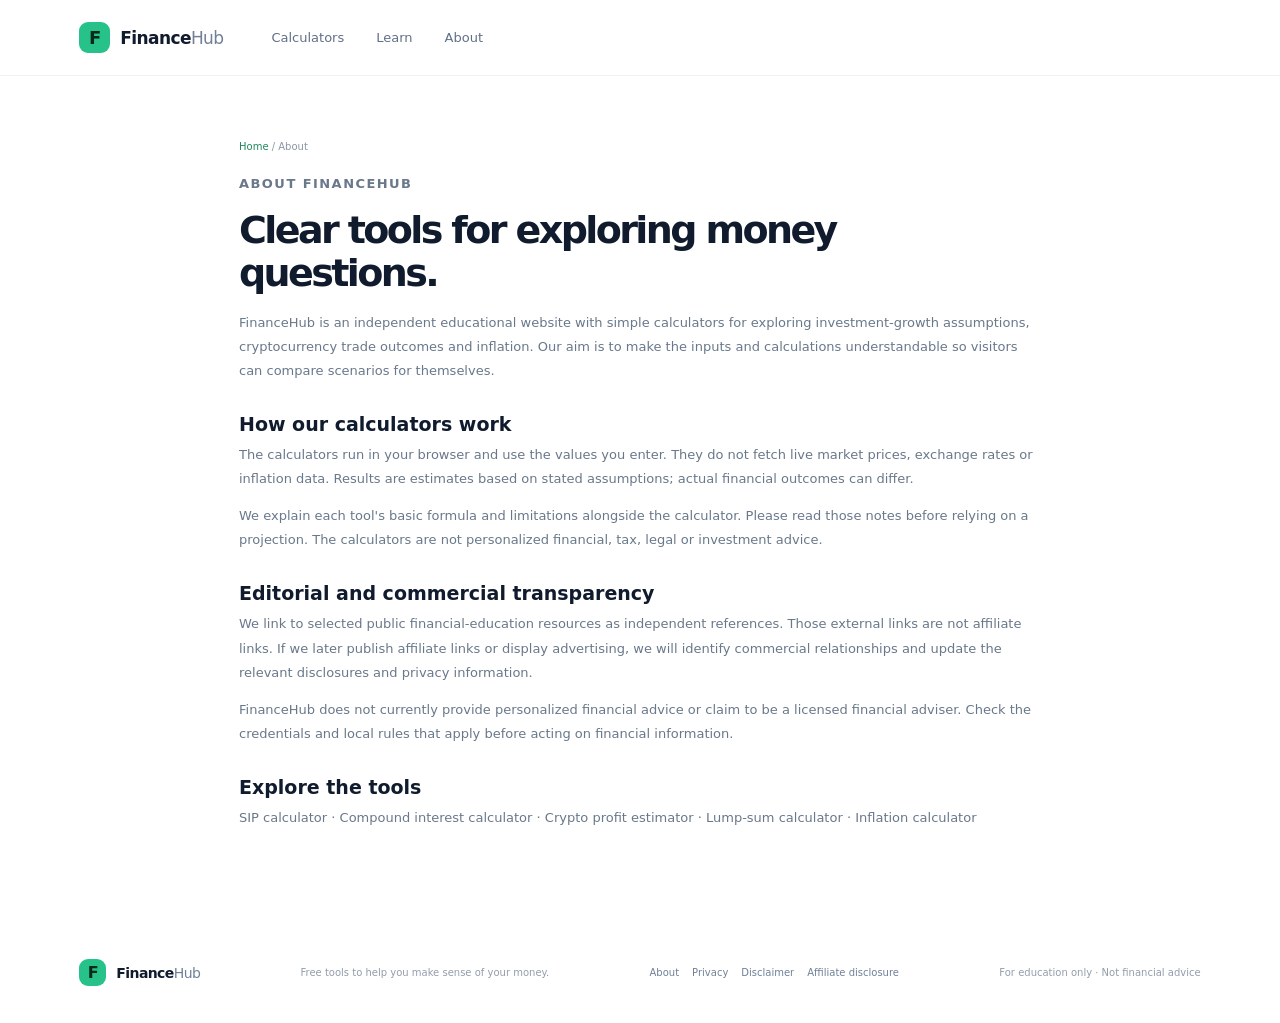
==== about.html @ 3b008bd9 "yes" ====
<!doctype html>
<html lang="en">
  <head>
    <meta charset="utf-8">
    <meta name="viewport" content="width=device-width, initial-scale=1">
    <meta name="description" content="Learn about FinanceHub's free educational finance calculators, transparent assumptions and editorial approach.">
    <meta name="theme-color" content="#101b2d">
    <title>About FinanceHub: Free Finance Calculators</title>
    <link rel="stylesheet" href="styles.css">
  </head>
  <body>
    <header class="topbar"><a class="brand" href="index.html" aria-label="FinanceHub home"><span class="brand-mark" aria-hidden="true">F</span><span>Finance<span class="brand-light">Hub</span></span></a><nav class="top-nav" aria-label="Main navigation"><a href="index.html#calculators">Calculators</a><a href="index.html#learn">Learn</a><a href="about.html" aria-current="page">About</a></nav></header>
    <main class="legal-page">
      <nav class="breadcrumbs" aria-label="Breadcrumb"><a href="index.html">Home</a> / About</nav>
      <p class="eyebrow">ABOUT FINANCEHUB</p>
      <h1>Clear tools for exploring money questions.</h1>
      <p>FinanceHub is an independent educational website with simple calculators for exploring investment-growth assumptions, cryptocurrency trade outcomes and inflation. Our aim is to make the inputs and calculations understandable so visitors can compare scenarios for themselves.</p>
      <h2>How our calculators work</h2>
      <p>The calculators run in your browser and use the values you enter. They do not fetch live market prices, exchange rates or inflation data. Results are estimates based on stated assumptions; actual financial outcomes can differ.</p>
      <p>We explain each tool's basic formula and limitations alongside the calculator. Please read those notes before relying on a projection. The calculators are not personalized financial, tax, legal or investment advice.</p>
      <h2>Editorial and commercial transparency</h2>
      <p>We link to selected public financial-education resources as independent references. Those external links are not affiliate links. If we later publish affiliate links or display advertising, we will identify commercial relationships and update the relevant disclosures and privacy information.</p>
      <p>FinanceHub does not currently provide personalized financial advice or claim to be a licensed financial adviser. Check the credentials and local rules that apply before acting on financial information.</p>
      <h2>Explore the tools</h2>
      <p><a href="sip-calculator.html">SIP calculator</a> · <a href="compound-interest-calculator.html">Compound interest calculator</a> · <a href="crypto-profit-calculator.html">Crypto profit estimator</a> · <a href="lump-sum-calculator.html">Lump-sum calculator</a> · <a href="inflation-calculator.html">Inflation calculator</a></p>
    </main>
    <footer class="footer"><a class="brand" href="index.html"><span class="brand-mark" aria-hidden="true">F</span><span>Finance<span class="brand-light">Hub</span></span></a><p>Free tools to help you make sense of your money.</p><nav class="footer-links" aria-label="Legal and company information"><a href="about.html">About</a><a href="privacy.html">Privacy</a><a href="disclaimer.html">Disclaimer</a><a href="affiliate-disclosure.html">Affiliate disclosure</a></nav><span>For education only · Not financial advice</span></footer>
  </body>
</html>
---- styles.css ----
:root {
  color-scheme: light;
  --navy: #101b2d;
  --ink: #172337;
  --muted: #748094;
  --green: #26c28a;
  --green-dark: #12865c;
  --line: #e8edf1;
  --paper: #f7f9fb;
}

* { box-sizing: border-box; }
html { scroll-behavior: smooth; }
body { margin: 0; color: var(--ink); background: #fff; font-family: system-ui, -apple-system, BlinkMacSystemFont, 'Segoe UI', sans-serif; -webkit-font-smoothing: antialiased; }
button, input, select { font: inherit; }
a { color: inherit; text-decoration: none; }
.topbar { height: 76px; padding: 0 max(6.2vw, 24px); display: flex; align-items: center; border-bottom: 1px solid #eff2f4; gap: 48px; }
.brand { display: inline-flex; align-items: center; gap: 10px; font: 800 17px system-ui, sans-serif; letter-spacing: -.6px; color: var(--navy); white-space: nowrap; }
.brand-mark { width: 31px; height: 31px; display: grid; place-items: center; color: #092919; background: var(--green); border-radius: 9px; font-size: 18px; }
.brand-light { font-weight: 500; color: #718095; }
.top-nav { display: flex; gap: 32px; font-size: 13px; color: #607087; }
.top-nav a:hover, .footer a:hover { color: var(--green-dark); }
.currency-picker { margin-left: auto; display: flex; align-items: center; gap: 10px; color: #8290a1; font-size: 11px; }
.currency-picker select { color: var(--ink); border: 1px solid var(--line); border-radius: 7px; background: #fff; padding: 8px 25px 8px 10px; font-size: 12px; }
.hero { min-height: 446px; padding: 75px max(11vw, 32px) 65px; display: flex; align-items: center; justify-content: space-between; background: #f7faf9; overflow: hidden; }
.hero-copy { max-width: 550px; position: relative; z-index: 1; }
.eyebrow { margin: 0 0 13px; color: #14875d; font-size: 10px; font-weight: 700; letter-spacing: 1.45px; }
.eyebrow-dot { display: inline-block; width: 7px; height: 7px; margin-right: 7px; border-radius: 50%; background: var(--green); }
h1, h2, h3, p { margin-top: 0; }
h1 { margin-bottom: 17px; color: var(--navy); font: 800 clamp(38px, 5vw, 57px)/1.12 system-ui, sans-serif; letter-spacing: -2.6px; }
h1 span { color: #20ad79; }
.hero-text { max-width: 440px; margin-bottom: 25px; color: #738096; font-size: 14px; line-height: 1.8; }
.primary-link { display: inline-flex; align-items: center; gap: 20px; padding: 13px 17px; color: #092919; background: var(--green); border-radius: 7px; font-size: 12px; font-weight: 700; transition: transform .2s, background .2s; }
.primary-link:hover, .calculate-button:hover { transform: translateY(-2px); background: #36d39b; }
.hero-art { width: 360px; height: 275px; position: relative; margin-right: 4%; display: grid; place-items: center; }
.orbit { position: absolute; border: 1px solid #dae9e2; border-radius: 50%; transform: rotate(-22deg); }
.orbit-one { width: 370px; height: 170px; }
.orbit-two { width: 310px; height: 240px; }
.hero-card { z-index: 1; width: 258px; height: 180px; padding: 22px; background: white; border: 1px solid #edf1ef; border-radius: 12px; box-shadow: 0 18px 55px #19332812; }
.hero-card-label { font-size: 8px; font-weight: 700; letter-spacing: 1px; color: #99a4af; }
.hero-chart { height: 93px; display: flex; align-items: end; gap: 10px; padding: 15px 5px 0; border-bottom: 1px solid #edf1ef; }
.hero-chart span { flex: 1; border-radius: 3px 3px 0 0; background: #b7efd9; }
.hero-chart span:nth-child(2n) { background: #27c48a; }
.hero-card-footer { display: flex; justify-content: space-between; margin-top: 11px; color: #83918e; font-size: 10px; }
.trend { color: #16a872; font-size: 18px; }
.floating-tag { z-index: 2; position: absolute; padding: 10px 13px; color: #486254; background: white; border: 1px solid #e8efeb; border-radius: 7px; box-shadow: 0 8px 25px #20332c0d; font-size: 10px; }
.tag-top { top: 25px; right: -9px; }
.tag-bottom { bottom: 18px; left: 8px; }
.calculator-section { padding: 80px max(8vw, 24px) 83px; }
.section-heading { display: flex; align-items: end; justify-content: space-between; margin: 0 auto 28px; max-width: 1110px; }
.section-heading h2, .learn-heading h2 { margin-bottom: 8px; color: var(--navy); font: 700 clamp(24px, 3vw, 31px)/1.25 system-ui, sans-serif; letter-spacing: -.8px; }
.section-description, .learn-heading > p:last-child { margin-bottom: 0; color: #8792a2; font-size: 12px; }
.tool-count { padding-bottom: 5px; color: #173229; font: 700 14px system-ui, sans-serif; }
.tool-count span { color: #a8b1bd; font-weight: 500; }
.calculator-layout { display: grid; grid-template-columns: 250px minmax(0, 1fr); gap: 22px; max-width: 1110px; margin: auto; align-items: start; }
.tool-nav { display: flex; flex-direction: column; gap: 5px; }
.tool-button { width: 100%; min-height: 62px; display: flex; align-items: center; gap: 12px; padding: 10px 12px; border: 1px solid transparent; border-radius: 8px; color: #6f7b8d; background: transparent; text-align: left; cursor: pointer; transition: .18s ease; }
.tool-button:hover { background: #f8faf9; }
.tool-button.active { color: var(--navy); background: #f0faf5; border-color: #d9f2e7; }
.tool-icon { width: 34px; height: 34px; display: grid; flex: 0 0 34px; place-items: center; color: #179768; background: #e6f7ef; border-radius: 8px; font-size: 17px; }
.tool-button > span:nth-child(2) { display: grid; gap: 4px; }
.tool-button strong { font-size: 11px; font-weight: 700; }
.tool-button small { color: #9aa4b1; font-size: 9px; }
.tool-arrow { margin-left: auto; color: #9eaab2; font-size: 13px; opacity: 0; }
.tool-button.active .tool-arrow { opacity: 1; color: #179768; }
.nav-note { display: flex; gap: 10px; margin-top: 13px; padding: 14px 12px; background: #f8fafb; border-radius: 7px; }
.note-icon { color: #19a674; font-size: 14px; }
.nav-note p { margin: 0; color: #929daa; font-size: 9px; line-height: 1.65; }
.calculator-card { padding: 28px; border: 1px solid #e9eef0; border-radius: 11px; box-shadow: 0 7px 24px #17233708; }
.calculator-title { display: flex; align-items: center; justify-content: space-between; gap: 10px; padding-bottom: 19px; border-bottom: 1px solid #edf0f2; }
.calculator-title .eyebrow { margin-bottom: 7px; font-size: 8px; }
.calculator-title h2, .calculator-title h3 { margin: 0 0 5px; color: var(--navy); font: 700 20px system-ui, sans-serif; letter-spacing: -.4px; }
.calculator-title p:last-child { margin-bottom: 0; color: #8792a2; font-size: 10px; }
.calculator-symbol { width: 42px; height: 42px; display: grid; flex: 0 0 42px; place-items: center; color: #159668; background: #eaf8f1; border-radius: 10px; font-size: 21px; }
.input-grid { display: grid; grid-template-columns: repeat(2, minmax(0, 1fr)); gap: 16px 18px; padding: 21px 0 18px; }
.field { display: grid; gap: 7px; }
.field label { color: #5f6b7d; font-size: 10px; font-weight: 600; }
.field input { width: 100%; height: 40px; padding: 0 11px; outline: none; color: var(--ink); border: 1px solid #e6eaee; border-radius: 6px; background: white; font-size: 12px; }
.field input:focus, .currency-picker select:focus { border-color: #49c999; box-shadow: 0 0 0 3px #49c99920; }
.field-hint { color: #9ba5b1; font-size: 9px; }
.calculate-button { width: 100%; display: flex; align-items: center; justify-content: center; gap: 14px; height: 42px; border: 0; border-radius: 6px; color: #073522; background: var(--green); font-size: 11px; font-weight: 700; cursor: pointer; transition: .2s; }
.result-panel { margin-top: 22px; padding: 19px; border-radius: 8px; background: #f5fbf8; }
.result-topline, .chart-heading { display: flex; align-items: center; justify-content: space-between; }
.result-topline { color: #87958e; font-size: 8px; font-weight: 700; letter-spacing: 1px; }
.estimate-badge { padding: 5px 8px; color: #15845a; background: #e1f6ec; border-radius: 12px; font-size: 8px; letter-spacing: 0; }
.result-label { margin: 14px 0 3px; color: #78868a; font-size: 10px; }
.result-value { margin-bottom: 15px; color: #0f3123; font: 800 28px system-ui, sans-serif; letter-spacing: -.8px; overflow-wrap: anywhere; }
.result-breakdown { display: grid; grid-template-columns: repeat(2, 1fr); gap: 10px; }
.breakdown-item { padding: 10px 11px; background: white; border: 1px solid #e8f0ec; border-radius: 6px; }
.breakdown-item span { display: block; margin-bottom: 5px; color: #8b9696; font-size: 9px; }
.breakdown-item strong { color: #34463e; font-size: 12px; font-weight: 700; }
.chart-wrap { margin-top: 19px; padding-top: 15px; border-top: 1px solid #e7efea; }
.chart-heading { color: #607166; font-size: 9px; font-weight: 700; }
.chart-heading span:last-child { color: #98a59e; font-weight: 400; }
.chart { height: 110px; display: flex; align-items: end; gap: 5px; padding: 14px 2px 0; }
.chart-bar { min-width: 4px; flex: 1; position: relative; border-radius: 3px 3px 0 0; background: linear-gradient(180deg, #2bcb91, #a5e9ca); }
.chart-bar:hover::after { content: attr(data-label); position: absolute; left: 50%; bottom: calc(100% + 5px); transform: translateX(-50%); padding: 4px 6px; color: white; background: var(--navy); border-radius: 4px; white-space: nowrap; font-size: 8px; }
.schedule-wrap { overflow-x: auto; }
.schedule-table { width: 100%; border-collapse: collapse; color: #728077; font-size: 9px; text-align: right; }
.schedule-table th, .schedule-table td { padding: 8px 7px; border-bottom: 1px solid #e9f0ec; white-space: nowrap; }
.schedule-table th:first-child, .schedule-table td:first-child { text-align: left; }
.schedule-table th { color: #89968f; font-weight: 600; }
.disclaimer { margin: 12px 0 0; color: #a0a9b2; font-size: 9px; line-height: 1.6; }
.learn-section { padding: 68px max(8vw, 24px) 80px; background: #f8fafb; }
.learn-heading { max-width: 1110px; margin: 0 auto 28px; }
.learn-grid { display: grid; grid-template-columns: repeat(3, minmax(0, 1fr)); gap: 14px; max-width: 1110px; margin: auto; }
.learn-card { min-height: 190px; padding: 21px; background: #fff; border: 1px solid #edf0f2; border-radius: 8px; }
.learn-number { color: #18a675; font-size: 9px; font-weight: 700; letter-spacing: 1px; }
.learn-card h3 { margin: 13px 0 7px; color: #1d2b3c; font: 700 13px system-ui, sans-serif; }
.learn-card p { margin-bottom: 12px; color: #8792a2; font-size: 10px; line-height: 1.75; }
.formula { display: inline-block; padding: 7px 8px; color: #27845f; background: #f1faf5; border-radius: 4px; font-size: 9px; }
.learn-link { display: block; margin-top: 13px; color: #17865d; font-size: 10px; font-weight: 700; }
.learn-link:hover, .resource-links a:hover { color: #0d6041; }
.learn-callout { background: #102033; border-color: #102033; }
.callout-icon { color: var(--green); font-size: 18px; }
.learn-callout h3 { color: white; }
.learn-callout p { color: #a6b1c0; }
.learn-callout a { display: inline-flex; gap: 12px; color: #56d6a5; font-size: 10px; font-weight: 700; }
.resources-section { padding: 0 max(8vw, 24px) 75px; background: #f8fafb; }
.resource-links { display: grid; grid-template-columns: repeat(4, minmax(0, 1fr)); gap: 10px; max-width: 1110px; margin: auto; }
.resource-links a { display: flex; align-items: center; justify-content: space-between; gap: 8px; padding: 14px; color: #516173; background: white; border: 1px solid #edf0f2; border-radius: 7px; font-size: 10px; font-weight: 600; }
.resource-links a span { color: #189b6b; }
.ad-slot { display: flex; min-height: 96px; flex-direction: column; align-items: center; justify-content: center; gap: 7px; color: #9ca8aa; background: #fafcfb; border: 1px dashed #d9e3dd; border-radius: 7px; text-align: center; }
.ad-slot > span { font-size: 9px; font-weight: 700; letter-spacing: 1px; text-transform: uppercase; }
.ad-slot > small { color: #a3ada8; font-size: 9px; }
.ad-banner { max-width: 970px; min-height: 100px; margin: 24px auto 0; }
.ad-in-content { min-height: 90px; margin-top: 18px; }
.ad-sidebar { min-height: 250px; margin-top: 15px; }
.page-main { min-height: 65vh; }
.breadcrumbs { max-width: 1110px; margin: 0 auto 20px; color: #8b96a4; font-size: 10px; }
.breadcrumbs a { color: #20865f; }
.page-intro { padding: 48px max(8vw, 24px) 0; }
.page-intro-inner { max-width: 1110px; margin: auto; }
.page-intro h1 { max-width: 780px; margin-bottom: 11px; font-size: clamp(32px, 4vw, 46px); }
.page-intro .intro-copy { max-width: 760px; margin-bottom: 18px; color: #718096; font-size: 14px; line-height: 1.8; }
.page-main .ad-banner { margin-top: 25px; }
.page-main .calculator-section { padding-top: 38px; }
.guide-section { padding: 30px max(8vw, 24px) 70px; }
.guide-layout { display: grid; grid-template-columns: minmax(0, 1fr) 270px; gap: 26px; max-width: 1110px; margin: auto; align-items: start; }
.guide-article { padding: 27px; border: 1px solid #e9eef0; border-radius: 9px; background: white; }
.guide-article h2 { margin: 24px 0 9px; color: var(--navy); font: 700 20px/1.35 system-ui, sans-serif; letter-spacing: -.3px; }
.guide-article h2:first-child { margin-top: 0; }
.guide-article p, .guide-article li { color: #69788a; font-size: 12px; line-height: 1.85; }
.guide-article ul { padding-left: 20px; }
.guide-aside { display: grid; gap: 12px; }
.related-tools { padding: 17px; border: 1px solid #e9eef0; border-radius: 8px; }
.related-tools h2 { margin: 0 0 12px; color: var(--navy); font: 700 13px system-ui, sans-serif; }
.related-tools a { display: block; padding: 9px 0; color: #398362; border-top: 1px solid #edf0f2; font-size: 10px; }
.guide-faq { margin-top: 26px; }
.guide-faq details { padding: 13px 0; border-top: 1px solid #edf0f2; }
.guide-faq summary { color: #334357; font-size: 12px; font-weight: 700; cursor: pointer; }
.guide-faq details p { margin: 9px 0 0; }
.footer-links { display: flex; flex-wrap: wrap; gap: 13px; }
.footer-links a { color: #718096; font-size: 10px; }
.legal-page { max-width: 850px; min-height: 65vh; margin: auto; padding: 65px 24px 80px; }
.legal-page h1 { font-size: 38px; }
.legal-page h2 { margin: 30px 0 8px; color: var(--navy); font: 700 19px system-ui, sans-serif; }
.legal-page p, .legal-page li { color: #69788a; font-size: 13px; line-height: 1.85; }
.legal-page .updated { color: #94a0ac; font-size: 11px; }
.footer { min-height: 100px; padding: 22px max(6.2vw, 24px); display: flex; align-items: center; justify-content: space-between; gap: 20px; }
.footer .brand { font-size: 14px; }
.footer .brand-mark { width: 27px; height: 27px; font-size: 16px; }
.footer p, .footer > span { margin: 0; color: #929daa; font-size: 10px; }

@media (max-width: 850px) {
  .hero { padding-right: 6vw; padding-left: 7vw; }
  .hero-art { width: 300px; margin-right: 0; transform: scale(.88); }
  .calculator-layout { grid-template-columns: 210px minmax(0, 1fr); gap: 14px; }
  .calculator-card { padding: 22px; }
  .learn-grid { grid-template-columns: repeat(2, minmax(0, 1fr)); }
  .guide-layout { grid-template-columns: minmax(0, 1fr) 220px; gap: 15px; }
  .resource-links { grid-template-columns: repeat(2, minmax(0, 1fr)); }
}
@media (max-width: 640px) {
  .topbar { height: 64px; gap: 10px; padding: 0 18px; }
  .brand { font-size: 15px; }
  .top-nav { gap: 10px; margin-left: auto; font-size: 10px; }
  .top-nav a[href="about.html"] { display: none; }
  .currency-picker { gap: 5px; }
  .currency-picker > span { display: none; }
  .currency-picker select { padding: 6px 14px 6px 5px; font-size: 9px; }
  .hero { min-height: auto; padding: 58px 24px 34px; }
  .hero-art { display: none; }
  h1 { font-size: 42px; }
  .hero-text { font-size: 13px; }
  .calculator-section { padding: 57px 16px 60px; }
  .section-heading { margin-bottom: 19px; }
  .section-heading h2 { max-width: 300px; font-size: 24px; }
  .calculator-layout { grid-template-columns: 1fr; gap: 12px; }
  .tool-nav { display: grid; grid-template-columns: repeat(2, minmax(0, 1fr)); gap: 5px; }
  .tool-button { min-height: 58px; gap: 8px; padding: 8px; }
  .tool-icon { width: 30px; height: 30px; flex-basis: 30px; }
  .tool-button strong { font-size: 9px; }
  .tool-button small { font-size: 8px; }
  .tool-arrow { display: none; }
  .nav-note { grid-column: 1 / -1; margin-top: 4px; }
  .calculator-card { padding: 18px 15px; }
  .calculator-title h2, .calculator-title h3 { font-size: 18px; }
  .input-grid { gap: 13px 10px; }
  .field label { font-size: 9px; }
  .field input { height: 38px; padding: 0 8px; font-size: 11px; }
  .result-panel { padding: 14px; }
  .result-value { font-size: 24px; }
  .learn-section { padding: 53px 17px; }
  .resources-section { padding: 0 17px 53px; }
  .learn-grid { grid-template-columns: 1fr; gap: 10px; }
  .learn-card { min-height: 0; padding: 18px; }
  .resource-links { grid-template-columns: 1fr; }
  .ad-banner { margin-right: 16px; margin-left: 16px; }
  .page-intro { padding: 35px 18px 0; }
  .page-intro h1 { font-size: 34px; letter-spacing: -1.5px; }
  .page-intro .intro-copy { font-size: 12px; }
  .breadcrumbs { margin-bottom: 14px; }
  .page-main .calculator-section { padding: 28px 16px 45px; }
  .guide-section { padding: 15px 16px 50px; }
  .guide-layout { grid-template-columns: 1fr; }
  .guide-article { padding: 19px; }
  .guide-aside { grid-row: 1; }
  .ad-sidebar { min-height: 100px; }
  .legal-page { padding: 45px 20px 60px; }
  .legal-page h1 { font-size: 32px; }
  .footer { flex-wrap: wrap; padding: 22px 18px; }
  .footer p { order: 3; flex-basis: 100%; }
  .footer-links { order: 4; }
}
@media (max-width: 370px) {
  .top-nav { gap: 8px; font-size: 9px; }
  .topbar { gap: 7px; padding: 0 14px; }
  .brand { gap: 5px; font-size: 12px; }
  .brand-mark { width: 27px; height: 27px; }
  .tool-button { gap: 5px; }
}
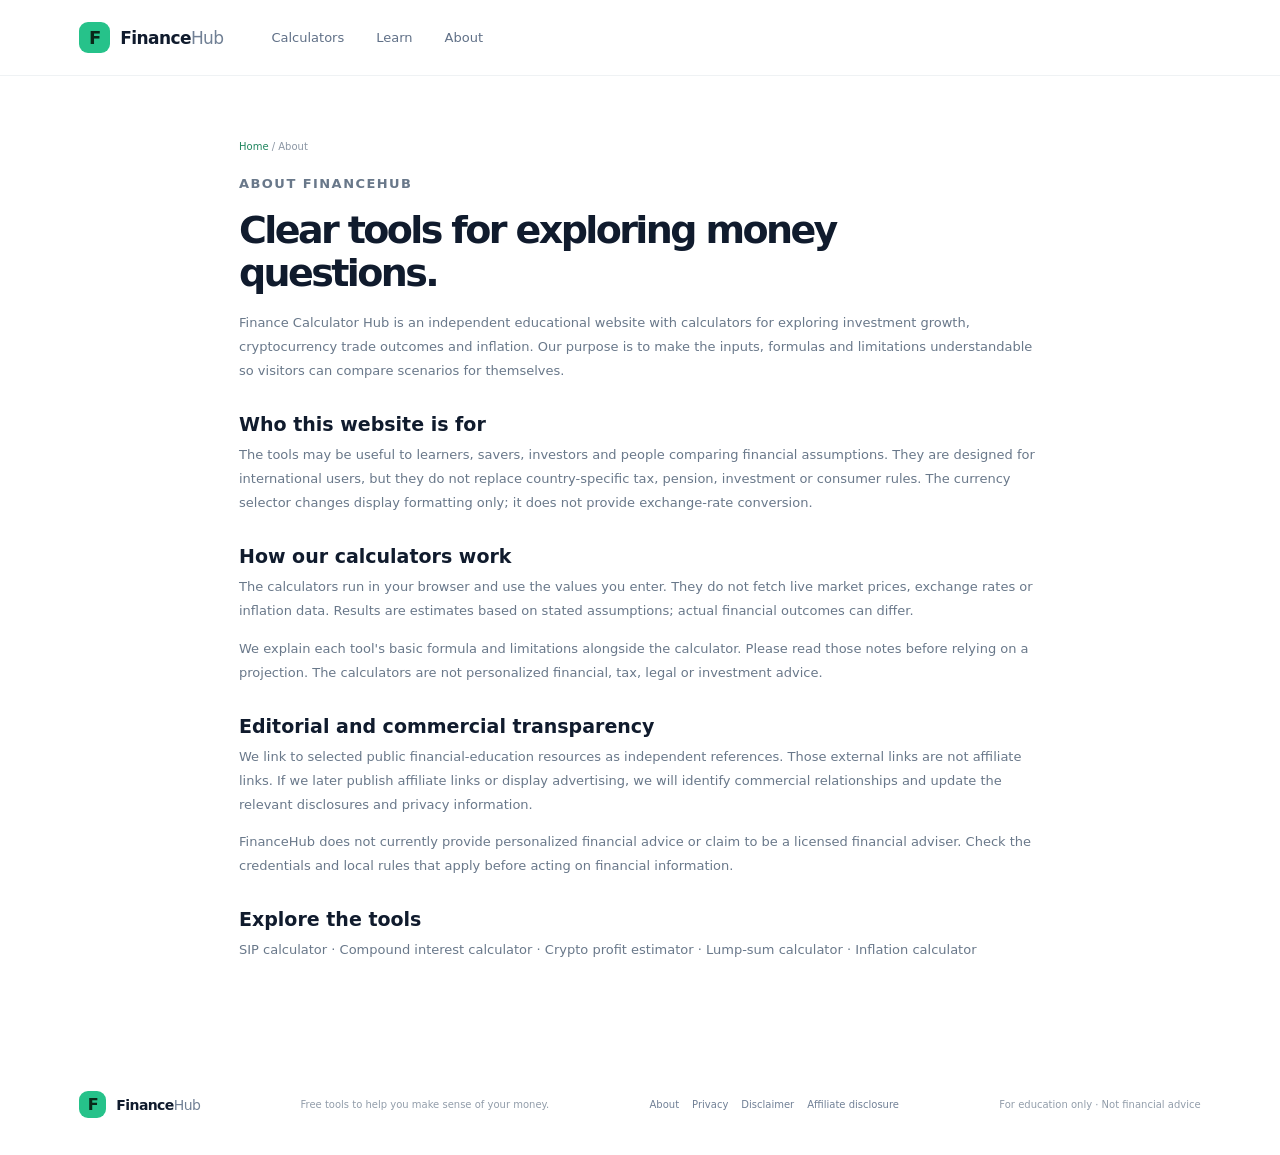
==== commit c6f6f21c: "yes" ====
--- a/about.html
+++ b/about.html
@@ -6,6 +6,7 @@
     <meta name="description" content="Learn about FinanceHub's free educational finance calculators, transparent assumptions and editorial approach.">
     <meta name="theme-color" content="#101b2d">
     <title>About FinanceHub: Free Finance Calculators</title>
+    <link rel="canonical" href="https://msulemanofficial07.github.io/Finance-Calculator-Hub/about.html">
     <link rel="stylesheet" href="styles.css">
   </head>
   <body>
@@ -14,7 +15,9 @@
       <nav class="breadcrumbs" aria-label="Breadcrumb"><a href="index.html">Home</a> / About</nav>
       <p class="eyebrow">ABOUT FINANCEHUB</p>
       <h1>Clear tools for exploring money questions.</h1>
-      <p>FinanceHub is an independent educational website with simple calculators for exploring investment-growth assumptions, cryptocurrency trade outcomes and inflation. Our aim is to make the inputs and calculations understandable so visitors can compare scenarios for themselves.</p>
+      <p>Finance Calculator Hub is an independent educational website with calculators for exploring investment growth, cryptocurrency trade outcomes and inflation. Our purpose is to make the inputs, formulas and limitations understandable so visitors can compare scenarios for themselves.</p>
+      <h2>Who this website is for</h2>
+      <p>The tools may be useful to learners, savers, investors and people comparing financial assumptions. They are designed for international users, but they do not replace country-specific tax, pension, investment or consumer rules. The currency selector changes display formatting only; it does not provide exchange-rate conversion.</p>
       <h2>How our calculators work</h2>
       <p>The calculators run in your browser and use the values you enter. They do not fetch live market prices, exchange rates or inflation data. Results are estimates based on stated assumptions; actual financial outcomes can differ.</p>
       <p>We explain each tool's basic formula and limitations alongside the calculator. Please read those notes before relying on a projection. The calculators are not personalized financial, tax, legal or investment advice.</p>
--- a/styles.css
+++ b/styles.css
@@ -12,6 +12,9 @@
 * { box-sizing: border-box; }
 html { scroll-behavior: smooth; }
 body { margin: 0; color: var(--ink); background: #fff; font-family: system-ui, -apple-system, BlinkMacSystemFont, 'Segoe UI', sans-serif; -webkit-font-smoothing: antialiased; }
+.skip-link { position: fixed; top: 8px; left: 8px; z-index: 1000; transform: translateY(-150%); padding: 10px 14px; color: white; background: var(--navy); border-radius: 6px; }
+.skip-link:focus { transform: translateY(0); }
+:focus-visible { outline: 3px solid #16865d; outline-offset: 3px; }
 button, input, select { font: inherit; }
 a { color: inherit; text-decoration: none; }
 .topbar { height: 76px; padding: 0 max(6.2vw, 24px); display: flex; align-items: center; border-bottom: 1px solid #eff2f4; gap: 48px; }
@@ -31,7 +34,7 @@
 h1 span { color: #20ad79; }
 .hero-text { max-width: 440px; margin-bottom: 25px; color: #738096; font-size: 14px; line-height: 1.8; }
 .primary-link { display: inline-flex; align-items: center; gap: 20px; padding: 13px 17px; color: #092919; background: var(--green); border-radius: 7px; font-size: 12px; font-weight: 700; transition: transform .2s, background .2s; }
-.primary-link:hover, .calculate-button:hover { transform: translateY(-2px); background: #36d39b; }
+.primary-link:hover { transform: translateY(-2px); background: #36d39b; }
 .hero-art { width: 360px; height: 275px; position: relative; margin-right: 4%; display: grid; place-items: center; }
 .orbit { position: absolute; border: 1px solid #dae9e2; border-radius: 50%; transform: rotate(-22deg); }
 .orbit-one { width: 370px; height: 170px; }
@@ -59,8 +62,8 @@
 .tool-button.active { color: var(--navy); background: #f0faf5; border-color: #d9f2e7; }
 .tool-icon { width: 34px; height: 34px; display: grid; flex: 0 0 34px; place-items: center; color: #179768; background: #e6f7ef; border-radius: 8px; font-size: 17px; }
 .tool-button > span:nth-child(2) { display: grid; gap: 4px; }
-.tool-button strong { font-size: 11px; font-weight: 700; }
-.tool-button small { color: #9aa4b1; font-size: 9px; }
+.tool-button strong { font-size: 13px; font-weight: 700; }
+.tool-button small { color: #9aa4b1; font-size: 11px; }
 .tool-arrow { margin-left: auto; color: #9eaab2; font-size: 13px; opacity: 0; }
 .tool-button.active .tool-arrow { opacity: 1; color: #179768; }
 .nav-note { display: flex; gap: 10px; margin-top: 13px; padding: 14px 12px; background: #f8fafb; border-radius: 7px; }
@@ -69,38 +72,34 @@
 .calculator-card { padding: 28px; border: 1px solid #e9eef0; border-radius: 11px; box-shadow: 0 7px 24px #17233708; }
 .calculator-title { display: flex; align-items: center; justify-content: space-between; gap: 10px; padding-bottom: 19px; border-bottom: 1px solid #edf0f2; }
 .calculator-title .eyebrow { margin-bottom: 7px; font-size: 8px; }
-.calculator-title h2, .calculator-title h3 { margin: 0 0 5px; color: var(--navy); font: 700 20px system-ui, sans-serif; letter-spacing: -.4px; }
-.calculator-title p:last-child { margin-bottom: 0; color: #8792a2; font-size: 10px; }
+.calculator-title h2, .calculator-title h3 { margin: 0 0 5px; color: var(--navy); font: 700 22px system-ui, sans-serif; letter-spacing: -.4px; }
+.calculator-title p:last-child { margin-bottom: 0; color: #8792a2; font-size: 13px; }
 .calculator-symbol { width: 42px; height: 42px; display: grid; flex: 0 0 42px; place-items: center; color: #159668; background: #eaf8f1; border-radius: 10px; font-size: 21px; }
 .input-grid { display: grid; grid-template-columns: repeat(2, minmax(0, 1fr)); gap: 16px 18px; padding: 21px 0 18px; }
 .field { display: grid; gap: 7px; }
-.field label { color: #5f6b7d; font-size: 10px; font-weight: 600; }
-.field input { width: 100%; height: 40px; padding: 0 11px; outline: none; color: var(--ink); border: 1px solid #e6eaee; border-radius: 6px; background: white; font-size: 12px; }
+.field label { color: #5f6b7d; font-size: 13px; font-weight: 600; }
+.field input { width: 100%; height: 48px; padding: 0 11px; outline: none; color: var(--ink); border: 1px solid #e6eaee; border-radius: 6px; background: white; font-size: 16px; }
 .field input:focus, .currency-picker select:focus { border-color: #49c999; box-shadow: 0 0 0 3px #49c99920; }
-.field-hint { color: #9ba5b1; font-size: 9px; }
-.calculate-button { width: 100%; display: flex; align-items: center; justify-content: center; gap: 14px; height: 42px; border: 0; border-radius: 6px; color: #073522; background: var(--green); font-size: 11px; font-weight: 700; cursor: pointer; transition: .2s; }
+.field input:invalid { border-color: #d77770; }
+.field-hint { color: #9ba5b1; font-size: 12px; }
+.live-update-note { margin: -3px 0 0; color: #52695d; font-size: 13px; }
+.calculation-assumptions, .currency-note { margin: 10px 0 0; padding: 11px 12px; border-radius: 6px; font-size: 13px; line-height: 1.55; }
+.calculation-assumptions { color: #315744; background: #eff8f3; border-left: 3px solid #26c28a; }
+.currency-note { color: #506176; background: #f4f7fa; }
+.calculator-error { margin: 10px 0 0; color: #b42318; font-size: 13px; }
 .result-panel { margin-top: 22px; padding: 19px; border-radius: 8px; background: #f5fbf8; }
-.result-topline, .chart-heading { display: flex; align-items: center; justify-content: space-between; }
-.result-topline { color: #87958e; font-size: 8px; font-weight: 700; letter-spacing: 1px; }
+.result-panel[hidden] { display: none; }
+.result-topline { display: flex; align-items: center; justify-content: space-between; }
+.result-topline { color: #87958e; font-size: 10px; font-weight: 700; letter-spacing: 1px; }
 .estimate-badge { padding: 5px 8px; color: #15845a; background: #e1f6ec; border-radius: 12px; font-size: 8px; letter-spacing: 0; }
-.result-label { margin: 14px 0 3px; color: #78868a; font-size: 10px; }
-.result-value { margin-bottom: 15px; color: #0f3123; font: 800 28px system-ui, sans-serif; letter-spacing: -.8px; overflow-wrap: anywhere; }
+.result-label { margin: 14px 0 3px; color: #53665b; font-size: 15px; }
+.result-value { margin-bottom: 17px; color: #0f3123; font: 800 34px system-ui, sans-serif; letter-spacing: -.8px; overflow-wrap: anywhere; }
 .result-breakdown { display: grid; grid-template-columns: repeat(2, 1fr); gap: 10px; }
 .breakdown-item { padding: 10px 11px; background: white; border: 1px solid #e8f0ec; border-radius: 6px; }
-.breakdown-item span { display: block; margin-bottom: 5px; color: #8b9696; font-size: 9px; }
-.breakdown-item strong { color: #34463e; font-size: 12px; font-weight: 700; }
-.chart-wrap { margin-top: 19px; padding-top: 15px; border-top: 1px solid #e7efea; }
-.chart-heading { color: #607166; font-size: 9px; font-weight: 700; }
-.chart-heading span:last-child { color: #98a59e; font-weight: 400; }
-.chart { height: 110px; display: flex; align-items: end; gap: 5px; padding: 14px 2px 0; }
-.chart-bar { min-width: 4px; flex: 1; position: relative; border-radius: 3px 3px 0 0; background: linear-gradient(180deg, #2bcb91, #a5e9ca); }
-.chart-bar:hover::after { content: attr(data-label); position: absolute; left: 50%; bottom: calc(100% + 5px); transform: translateX(-50%); padding: 4px 6px; color: white; background: var(--navy); border-radius: 4px; white-space: nowrap; font-size: 8px; }
-.schedule-wrap { overflow-x: auto; }
-.schedule-table { width: 100%; border-collapse: collapse; color: #728077; font-size: 9px; text-align: right; }
-.schedule-table th, .schedule-table td { padding: 8px 7px; border-bottom: 1px solid #e9f0ec; white-space: nowrap; }
-.schedule-table th:first-child, .schedule-table td:first-child { text-align: left; }
-.schedule-table th { color: #89968f; font-weight: 600; }
-.disclaimer { margin: 12px 0 0; color: #a0a9b2; font-size: 9px; line-height: 1.6; }
+.breakdown-item span { display: block; margin-bottom: 5px; color: #66766d; font-size: 13px; }
+.breakdown-item strong { color: #203c2f; font-size: 16px; font-weight: 700; overflow-wrap: anywhere; }
+.trade-breakdown { grid-template-columns: repeat(2, minmax(0, 1fr)); }
+.disclaimer { margin: 12px 0 0; color: #526174; font-size: 12px; line-height: 1.65; }
 .learn-section { padding: 68px max(8vw, 24px) 80px; background: #f8fafb; }
 .learn-heading { max-width: 1110px; margin: 0 auto 28px; }
 .learn-grid { display: grid; grid-template-columns: repeat(3, minmax(0, 1fr)); gap: 14px; max-width: 1110px; margin: auto; }
@@ -185,18 +184,18 @@
   .hero-text { font-size: 13px; }
   .calculator-section { padding: 57px 16px 60px; }
   .section-heading { margin-bottom: 19px; }
-  .section-heading h2 { max-width: 300px; font-size: 24px; }
+  .section-heading h2 { max-width: 300px; font-size: 25px; }
   .calculator-layout { grid-template-columns: 1fr; gap: 12px; }
   .tool-nav { display: grid; grid-template-columns: repeat(2, minmax(0, 1fr)); gap: 5px; }
   .tool-button { min-height: 58px; gap: 8px; padding: 8px; }
   .tool-icon { width: 30px; height: 30px; flex-basis: 30px; }
-  .tool-button strong { font-size: 9px; }
-  .tool-button small { font-size: 8px; }
+  .tool-button strong { font-size: 12px; }
+  .tool-button small { font-size: 11px; }
   .tool-arrow { display: none; }
   .nav-note { grid-column: 1 / -1; margin-top: 4px; }
   .calculator-card { padding: 18px 15px; }
-  .calculator-title h2, .calculator-title h3 { font-size: 18px; }
-  .input-grid { gap: 13px 10px; }
+  .calculator-title h2, .calculator-title h3 { font-size: 20px; line-height: 1.3; }
+  .input-grid { grid-template-columns: 1fr; gap: 16px; }
   .field label { font-size: 9px; }
   .field input { height: 38px; padding: 0 8px; font-size: 11px; }
   .result-panel { padding: 14px; }
@@ -209,7 +208,7 @@
   .ad-banner { margin-right: 16px; margin-left: 16px; }
   .page-intro { padding: 35px 18px 0; }
   .page-intro h1 { font-size: 34px; letter-spacing: -1.5px; }
-  .page-intro .intro-copy { font-size: 12px; }
+  .page-intro .intro-copy { font-size: 15px; line-height: 1.75; }
   .breadcrumbs { margin-bottom: 14px; }
   .page-main .calculator-section { padding: 28px 16px 45px; }
   .guide-section { padding: 15px 16px 50px; }
@@ -228,5 +227,47 @@
   .topbar { gap: 7px; padding: 0 14px; }
   .brand { gap: 5px; font-size: 12px; }
   .brand-mark { width: 27px; height: 27px; }
+}
+
+@media (max-width: 640px) {
+  .top-nav { font-size: 11px; }
+  .currency-picker select { font-size: 11px; }
+  .hero-text, .page-intro .intro-copy { font-size: 15px; line-height: 1.75; }
+  .section-description, .learn-heading > p:last-child { font-size: 14px; line-height: 1.7; }
+  .tool-button strong { font-size: 12px; }
+  .tool-button small { font-size: 11px; }
+  .nav-note p { font-size: 12px; }
+  .calculator-title p:last-child { font-size: 14px; line-height: 1.6; }
+  .calculator-title .eyebrow { font-size: 10px; }
+  .field label { font-size: 14px; }
+  .field input { min-height: 48px; font-size: 16px; }
+  .field-hint { font-size: 12px; line-height: 1.5; }
+  .live-update-note, .calculator-error { font-size: 13px; line-height: 1.6; }
+  .calculation-assumptions, .currency-note { font-size: 13px; line-height: 1.65; }
+  .result-topline { font-size: 11px; }
+  .result-label { font-size: 14px; }
+  .result-value { font-size: 32px; }
+  .breakdown-item { padding: 13px; }
+  .breakdown-item span { font-size: 13px; }
+  .breakdown-item strong { font-size: 15px; }
+  .trade-breakdown { grid-template-columns: 1fr; }
+  .disclaimer { font-size: 13px; line-height: 1.7; }
+  .learn-card p, .guide-article p, .guide-article li { font-size: 15px; line-height: 1.8; }
+  .learn-card h3, .related-tools h2 { font-size: 17px; }
+  .learn-link, .learn-callout a, .resource-links a { font-size: 14px; }
+  .formula { font-size: 12px; }
+  .guide-article h2 { font-size: 22px; }
+  .related-tools a, .guide-faq summary { font-size: 15px; }
+  .guide-faq details p { font-size: 14px; }
+  .breadcrumbs { font-size: 12px; }
+  .ad-slot > span { font-size: 11px; }
+  .ad-slot > small { font-size: 11px; }
+  .footer p, .footer > span, .footer-links a { font-size: 12px; }
+  .legal-page p, .legal-page li { font-size: 15px; line-height: 1.8; }
+  .legal-page .updated { font-size: 13px; }
+}
+
+@media (max-width: 370px) {
+  .top-nav { gap: 8px; font-size: 10px; }
   .tool-button { gap: 5px; }
 }
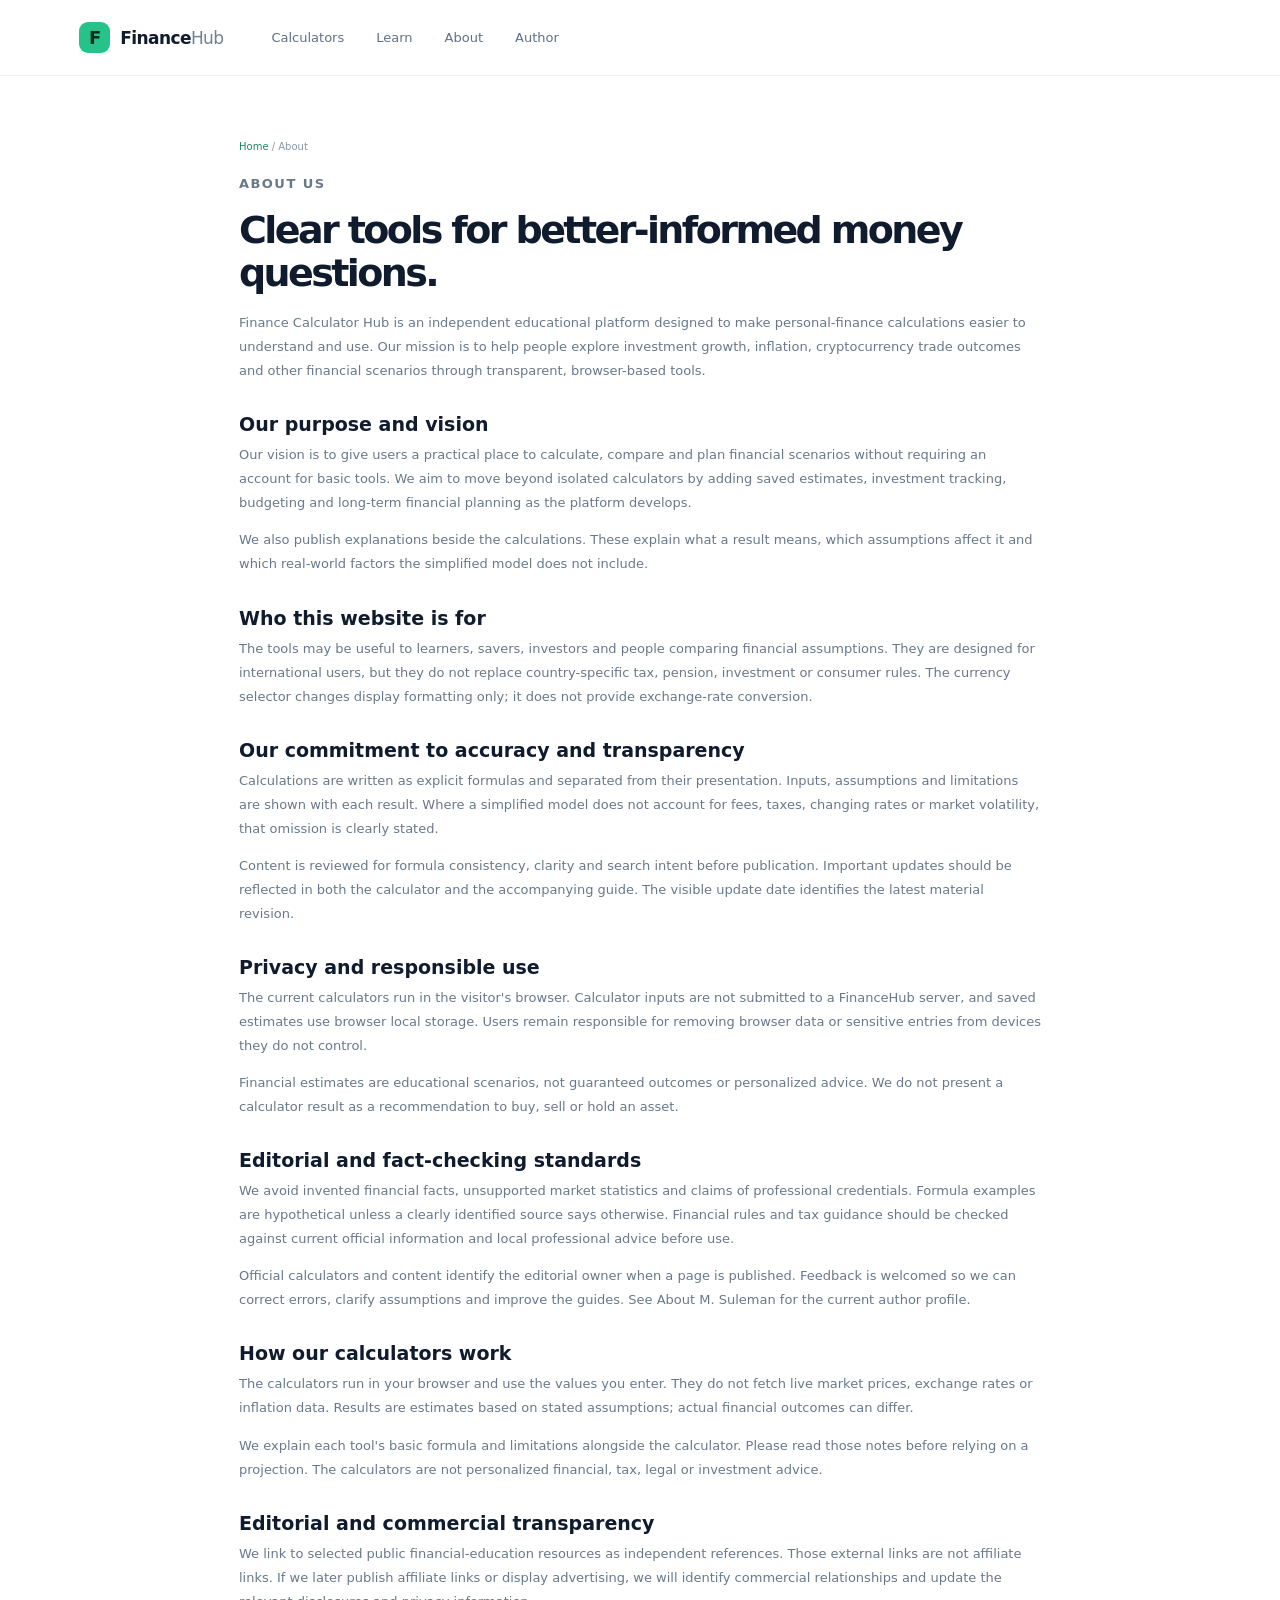
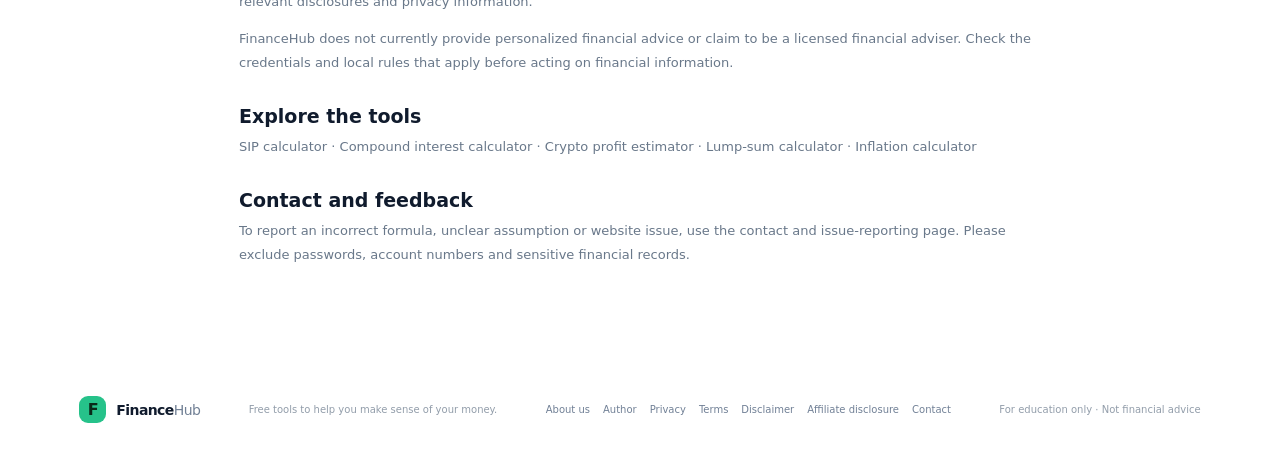
==== commit 9fd8da38: "yes" ====
--- a/about.html
+++ b/about.html
@@ -5,19 +5,31 @@
     <meta name="viewport" content="width=device-width, initial-scale=1">
     <meta name="description" content="Learn about FinanceHub's free educational finance calculators, transparent assumptions and editorial approach.">
     <meta name="theme-color" content="#101b2d">
-    <title>About FinanceHub: Free Finance Calculators</title>
+    <title>About Us | Finance Calculator Hub</title>
     <link rel="canonical" href="https://msulemanofficial07.github.io/Finance-Calculator-Hub/about.html">
     <link rel="stylesheet" href="styles.css">
   </head>
   <body>
-    <header class="topbar"><a class="brand" href="index.html" aria-label="FinanceHub home"><span class="brand-mark" aria-hidden="true">F</span><span>Finance<span class="brand-light">Hub</span></span></a><nav class="top-nav" aria-label="Main navigation"><a href="index.html#calculators">Calculators</a><a href="index.html#learn">Learn</a><a href="about.html" aria-current="page">About</a></nav></header>
+    <header class="topbar"><a class="brand" href="index.html" aria-label="FinanceHub home"><span class="brand-mark" aria-hidden="true">F</span><span>Finance<span class="brand-light">Hub</span></span></a><nav class="top-nav" aria-label="Main navigation"><a href="index.html#calculators">Calculators</a><a href="index.html#learn">Learn</a><a href="about.html" aria-current="page">About</a><a href="author.html">Author</a></nav></header>
     <main class="legal-page">
       <nav class="breadcrumbs" aria-label="Breadcrumb"><a href="index.html">Home</a> / About</nav>
-      <p class="eyebrow">ABOUT FINANCEHUB</p>
-      <h1>Clear tools for exploring money questions.</h1>
-      <p>Finance Calculator Hub is an independent educational website with calculators for exploring investment growth, cryptocurrency trade outcomes and inflation. Our purpose is to make the inputs, formulas and limitations understandable so visitors can compare scenarios for themselves.</p>
+      <p class="eyebrow">ABOUT US</p>
+      <h1>Clear tools for better-informed money questions.</h1>
+      <p>Finance Calculator Hub is an independent educational platform designed to make personal-finance calculations easier to understand and use. Our mission is to help people explore investment growth, inflation, cryptocurrency trade outcomes and other financial scenarios through transparent, browser-based tools.</p>
+      <h2>Our purpose and vision</h2>
+      <p>Our vision is to give users a practical place to calculate, compare and plan financial scenarios without requiring an account for basic tools. We aim to move beyond isolated calculators by adding saved estimates, investment tracking, budgeting and long-term financial planning as the platform develops.</p>
+      <p>We also publish explanations beside the calculations. These explain what a result means, which assumptions affect it and which real-world factors the simplified model does not include.</p>
       <h2>Who this website is for</h2>
       <p>The tools may be useful to learners, savers, investors and people comparing financial assumptions. They are designed for international users, but they do not replace country-specific tax, pension, investment or consumer rules. The currency selector changes display formatting only; it does not provide exchange-rate conversion.</p>
+      <h2>Our commitment to accuracy and transparency</h2>
+      <p>Calculations are written as explicit formulas and separated from their presentation. Inputs, assumptions and limitations are shown with each result. Where a simplified model does not account for fees, taxes, changing rates or market volatility, that omission is clearly stated.</p>
+      <p>Content is reviewed for formula consistency, clarity and search intent before publication. Important updates should be reflected in both the calculator and the accompanying guide. The visible update date identifies the latest material revision.</p>
+      <h2>Privacy and responsible use</h2>
+      <p>The current calculators run in the visitor's browser. Calculator inputs are not submitted to a FinanceHub server, and saved estimates use browser local storage. Users remain responsible for removing browser data or sensitive entries from devices they do not control.</p>
+      <p>Financial estimates are educational scenarios, not guaranteed outcomes or personalized advice. We do not present a calculator result as a recommendation to buy, sell or hold an asset.</p>
+      <h2>Editorial and fact-checking standards</h2>
+      <p>We avoid invented financial facts, unsupported market statistics and claims of professional credentials. Formula examples are hypothetical unless a clearly identified source says otherwise. Financial rules and tax guidance should be checked against current official information and local professional advice before use.</p>
+      <p>Official calculators and content identify the editorial owner when a page is published. Feedback is welcomed so we can correct errors, clarify assumptions and improve the guides. See <a href="author.html">About M. Suleman</a> for the current author profile.</p>
       <h2>How our calculators work</h2>
       <p>The calculators run in your browser and use the values you enter. They do not fetch live market prices, exchange rates or inflation data. Results are estimates based on stated assumptions; actual financial outcomes can differ.</p>
       <p>We explain each tool's basic formula and limitations alongside the calculator. Please read those notes before relying on a projection. The calculators are not personalized financial, tax, legal or investment advice.</p>
@@ -26,7 +38,10 @@
       <p>FinanceHub does not currently provide personalized financial advice or claim to be a licensed financial adviser. Check the credentials and local rules that apply before acting on financial information.</p>
       <h2>Explore the tools</h2>
       <p><a href="sip-calculator.html">SIP calculator</a> · <a href="compound-interest-calculator.html">Compound interest calculator</a> · <a href="crypto-profit-calculator.html">Crypto profit estimator</a> · <a href="lump-sum-calculator.html">Lump-sum calculator</a> · <a href="inflation-calculator.html">Inflation calculator</a></p>
+      <h2>Contact and feedback</h2>
+      <p>To report an incorrect formula, unclear assumption or website issue, use the <a href="contact.html">contact and issue-reporting page</a>. Please exclude passwords, account numbers and sensitive financial records.</p>
     </main>
-    <footer class="footer"><a class="brand" href="index.html"><span class="brand-mark" aria-hidden="true">F</span><span>Finance<span class="brand-light">Hub</span></span></a><p>Free tools to help you make sense of your money.</p><nav class="footer-links" aria-label="Legal and company information"><a href="about.html">About</a><a href="privacy.html">Privacy</a><a href="disclaimer.html">Disclaimer</a><a href="affiliate-disclosure.html">Affiliate disclosure</a></nav><span>For education only · Not financial advice</span></footer>
+    <footer class="footer"><a class="brand" href="index.html"><span class="brand-mark" aria-hidden="true">F</span><span>Finance<span class="brand-light">Hub</span></span></a><p>Free tools to help you make sense of your money.</p><nav class="footer-links" aria-label="Legal and company information"><a href="about.html">About us</a><a href="author.html">Author</a><a href="privacy.html">Privacy</a><a href="terms.html">Terms</a><a href="disclaimer.html">Disclaimer</a><a href="affiliate-disclosure.html">Affiliate disclosure</a><a href="contact.html">Contact</a></nav><span>For education only · Not financial advice</span></footer>
+    <script type="application/ld+json">{"@context":"https://schema.org","@type":"Organization","name":"Finance Calculator Hub","url":"https://msulemanofficial07.github.io/Finance-Calculator-Hub/","description":"An independent educational platform of browser-based financial calculators and guides."}</script>
   </body>
 </html>
--- a/styles.css
+++ b/styles.css
@@ -83,6 +83,29 @@
 .field input:invalid { border-color: #d77770; }
 .field-hint { color: #9ba5b1; font-size: 12px; }
 .live-update-note { margin: -3px 0 0; color: #52695d; font-size: 13px; }
+.chart-wrap { margin-top: 18px; padding-top: 16px; border-top: 1px solid #e8f0ec; }
+.chart-heading, .chart-legend { display: flex; align-items: center; justify-content: space-between; gap: 12px; }
+.chart-heading { color: #53665b; font-size: 13px; font-weight: 700; }
+.chart-heading span:last-child { color: #87958e; font-size: 11px; font-weight: 500; }
+.chart-legend { justify-content: flex-start; margin: 12px 0 4px; color: #87958e; font-size: 10px; }
+.chart-legend span { display: inline-flex; align-items: center; gap: 5px; }
+.chart-legend i { width: 9px; height: 9px; border-radius: 2px; }
+.legend-contributions { background: #b7efd9; }
+.legend-growth { background: #27c48a; }
+.chart { height: 180px; display: flex; align-items: end; gap: 7px; padding-top: 10px; border-bottom: 1px solid #dde8e2; overflow-x: auto; }
+.chart-column { height: 100%; min-width: 42px; display: grid; grid-template-rows: minmax(0, 1fr) 22px; align-items: end; gap: 4px; flex: 1; }
+.chart-bars { height: 100%; display: flex; align-items: end; justify-content: center; gap: 3px; }
+.chart-bars span { width: 13px; min-height: 2px; border-radius: 3px 3px 0 0; }
+.chart-growth { background: #27c48a; }
+.chart-contributions { background: #b7efd9; }
+.chart-year { color: #87958e; font-size: 9px; text-align: center; }
+.schedule-details { margin-top: 14px; border: 1px solid #e8eef0; border-radius: 7px; }
+.schedule-details summary { padding: 12px 14px; color: #334357; font-size: 12px; font-weight: 700; cursor: pointer; }
+.schedule-wrap { overflow-x: auto; }
+.schedule-table { width: 100%; border-collapse: collapse; font-size: 11px; }
+.schedule-table th, .schedule-table td { padding: 9px 12px; border-top: 1px solid #edf0f2; text-align: right; white-space: nowrap; }
+.schedule-table th:first-child, .schedule-table td:first-child { text-align: left; }
+.calculate-button { min-height: 44px; padding: 10px 15px; border: 0; border-radius: 7px; color: #092919; background: var(--green); font-size: 12px; font-weight: 800; cursor: pointer; }
 .calculation-assumptions, .currency-note { margin: 10px 0 0; padding: 11px 12px; border-radius: 6px; font-size: 13px; line-height: 1.55; }
 .calculation-assumptions { color: #315744; background: #eff8f3; border-left: 3px solid #26c28a; }
 .currency-note { color: #506176; background: #f4f7fa; }
@@ -124,6 +147,22 @@
 .ad-slot > small { color: #a3ada8; font-size: 9px; }
 .ad-banner { max-width: 970px; min-height: 100px; margin: 24px auto 0; }
 .ad-in-content { min-height: 90px; margin-top: 18px; }
+.save-estimate-controls { display: flex; align-items: center; flex-wrap: wrap; gap: 10px; margin-top: 14px; }
+.save-estimate-button, .clear-saved-button { min-height: 40px; padding: 9px 13px; border: 1px solid #16865d; border-radius: 7px; color: #0f6044; background: white; font-size: 12px; font-weight: 700; cursor: pointer; }
+.save-estimate-button:hover, .clear-saved-button:hover { background: #edf8f3; }
+.save-status { color: #15845a; font-size: 12px; }
+.saved-estimates-section { max-width: 1110px; margin: 0 auto; padding: 35px max(8vw, 24px) 70px; }
+.saved-estimates-heading { display: flex; align-items: end; justify-content: space-between; gap: 20px; margin-bottom: 18px; }
+.saved-estimates-heading h2 { margin: 0 0 7px; color: var(--navy); font: 700 28px/1.25 system-ui, sans-serif; }
+.saved-estimates-heading p:last-child { margin: 0; color: #8792a2; font-size: 13px; }
+.saved-estimate-empty { padding: 22px; color: #718096; background: #f8fafb; border: 1px dashed #dce5df; border-radius: 8px; font-size: 13px; }
+.saved-estimate-list { display: grid; grid-template-columns: repeat(2, minmax(0, 1fr)); gap: 12px; }
+.saved-estimate-card { display: grid; grid-template-columns: minmax(0, 1fr) auto; gap: 12px; padding: 18px; background: #fff; border: 1px solid #e6ece8; border-radius: 9px; }
+.saved-estimate-card h3 { margin: 4px 0 5px; color: var(--navy); font-size: 15px; }
+.saved-estimate-date, .saved-estimate-label { margin: 0; color: #8792a2; font-size: 11px; }
+.saved-estimate-value { align-self: center; color: #15573f; font-size: 19px; }
+.saved-estimate-link { color: #17865d; font-size: 12px; font-weight: 700; }
+.remove-saved-estimate { justify-self: end; border: 0; color: #7d8997; background: transparent; font-size: 11px; cursor: pointer; }
 .ad-sidebar { min-height: 250px; margin-top: 15px; }
 .page-main { min-height: 65vh; }
 .breadcrumbs { max-width: 1110px; margin: 0 auto 20px; color: #8b96a4; font-size: 10px; }
@@ -156,6 +195,12 @@
 .legal-page h2 { margin: 30px 0 8px; color: var(--navy); font: 700 19px system-ui, sans-serif; }
 .legal-page p, .legal-page li { color: #69788a; font-size: 13px; line-height: 1.85; }
 .legal-page .updated { color: #94a0ac; font-size: 11px; }
+.author-heading { display: flex; align-items: center; gap: 16px; margin-bottom: 22px; }
+.author-heading h1 { margin: 0 0 4px; }
+.author-role { margin: 0; color: #16865d; font-size: 13px; font-weight: 700; }
+.author-avatar { width: 72px; height: 72px; display: grid; flex: 0 0 72px; place-items: center; color: #092919; background: #b7efd9; border: 1px solid #91dcbf; border-radius: 50%; font-size: 20px; font-weight: 800; }
+.byline { margin: 0 0 18px; padding-bottom: 12px; color: #8792a2; border-bottom: 1px solid #edf0f2; font-size: 11px; }
+.byline a { color: #17865d; font-weight: 700; }
 .footer { min-height: 100px; padding: 22px max(6.2vw, 24px); display: flex; align-items: center; justify-content: space-between; gap: 20px; }
 .footer .brand { font-size: 14px; }
 .footer .brand-mark { width: 27px; height: 27px; font-size: 16px; }
@@ -231,6 +276,13 @@
 
 @media (max-width: 640px) {
   .top-nav { font-size: 11px; }
+  .saved-estimates-section { padding: 28px 16px 55px; }
+  .saved-estimates-heading { align-items: start; flex-direction: column; }
+  .saved-estimates-heading h2 { font-size: 25px; }
+  .saved-estimate-list { grid-template-columns: 1fr; }
+  .saved-estimate-card { grid-template-columns: 1fr; }
+  .saved-estimate-value { font-size: 22px; }
+  .remove-saved-estimate { justify-self: start; min-height: 32px; }
   .currency-picker select { font-size: 11px; }
   .hero-text, .page-intro .intro-copy { font-size: 15px; line-height: 1.75; }
   .section-description, .learn-heading > p:last-child { font-size: 14px; line-height: 1.7; }
